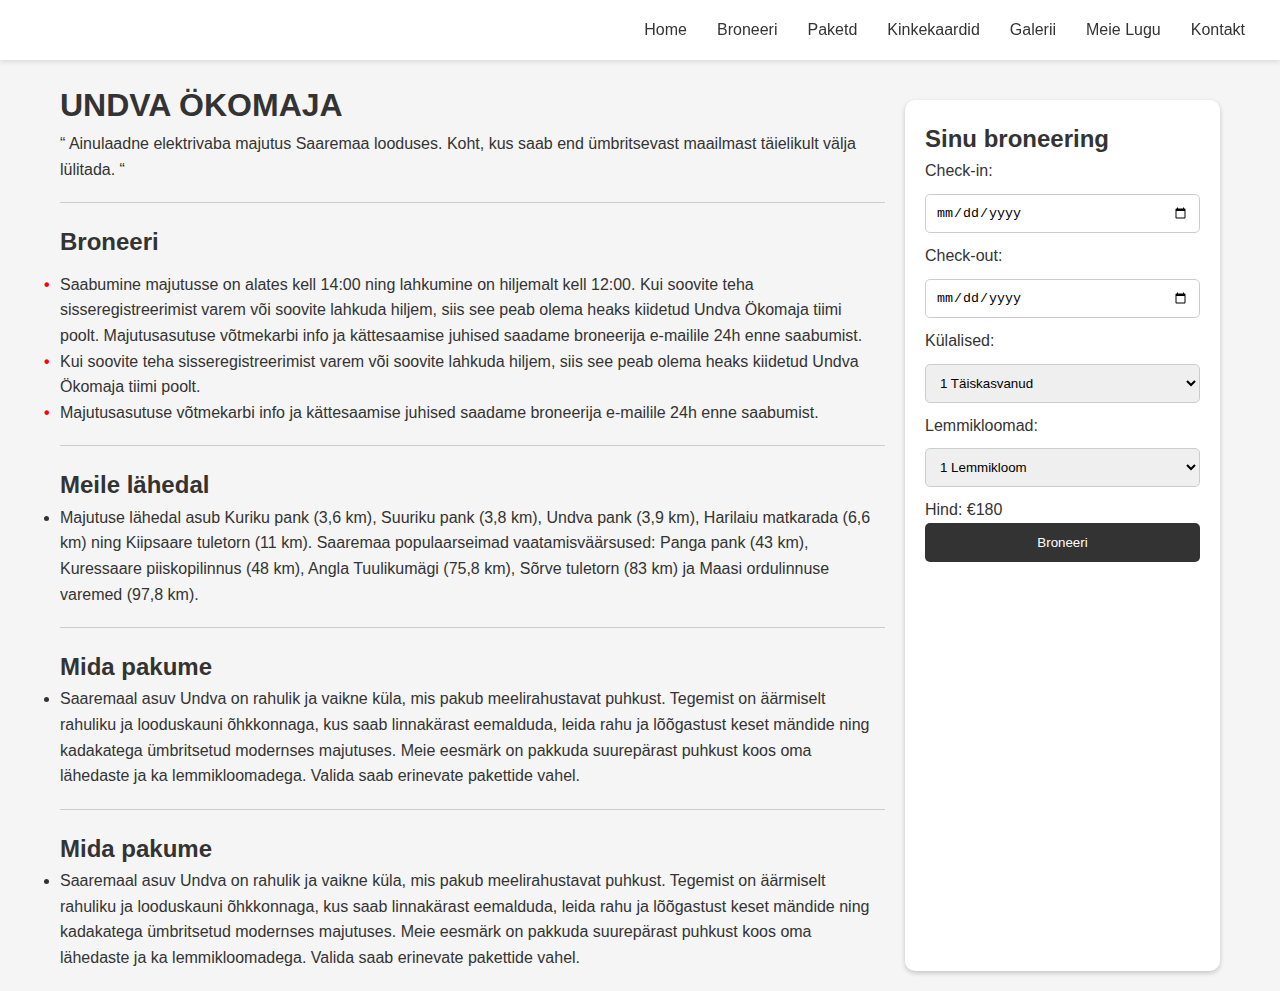
==== broneeri.html @ ec817e3c "updated all and added new sections" ====
<!DOCTYPE html>
<html lang="en">
<head>
    <meta charset="UTF-8">
    <meta name="viewport" content="width=device-width, initial-scale=1.0">
    <title>UNDVA ÖKOMAJA</title>
    <link rel="stylesheet" href="https://cdnjs.cloudflare.com/ajax/libs/font-awesome/5.15.4/css/all.min.css">
    <link rel="stylesheet" href="broneeri.css">
    <link rel="icon" type="image/x-icon" href="favicon.ico">
</head>
<body>

<nav class="navbar">
    <div class="logo"></div>
    <ul class="nav-links">
        <li><a href="index.html">Home</a></li>
        <li><a href="broneeri.html">Broneeri</a></li>
        <li><a href="paketd.html">Paketd</a></li>
        <li><a href="Kinkekaardid.html">Kinkekaardid</a></li>
        <li><a href="Gallery.html">Galerii</a></li>
        <li><a href ="MeieLugu.html">Meie Lugu</a></li>
        <li><a href="Kontak.html">Kontakt</a></li>
    </ul>
</nav>

<!-- Image Section
<div class="image-under-navbar">
    <img src="https://via.placeholder.com/1920x600" alt="Placeholder Image">
</div> -->

<div class="content-container">
    <div class="main-content">
        <!-- Content Section -->
        <h1>UNDVA ÖKOMAJA</h1>
        <p>
            “ Ainulaadne elektrivaba majutus Saaremaa looduses. 
            Koht, kus saab end ümbritsevast maailmast täielikult välja lülitada. “
            </p>

        <!-- House Rules Section -->
        <hr>
        <section id="house-rules">
            <h2>Broneeri</h2>
            <ul>
              <li>Saabumine majutusse on alates kell 14:00 ning lahkumine on hiljemalt kell 12:00.
                Kui soovite teha sisseregistreerimist varem või soovite lahkuda hiljem, siis see peab olema heaks kiidetud Undva Ökomaja tiimi poolt.
                Majutusasutuse võtmekarbi info ja kättesaamise juhised saadame broneerija e-mailile 24h enne saabumist.
                </li>
              <li>Kui soovite teha sisseregistreerimist varem või soovite lahkuda hiljem, siis see peab olema heaks kiidetud Undva Ökomaja tiimi poolt.</li>
              <li>Majutusasutuse võtmekarbi info ja kättesaamise juhised saadame broneerija e-mailile 24h enne saabumist.</li>
            </ul>
          
        </section>
        <hr>
        <h2>Meile lähedal</h2>
        <ul>
          <li>Majutuse lähedal asub Kuriku pank (3,6 km), Suuriku pank (3,8 km), Undva pank (3,9 km), Harilaiu matkarada (6,6 km) ning Kiipsaare tuletorn (11 km). 
            Saaremaa populaarseimad vaatamisväärsused: Panga pank (43 km), Kuressaare piiskopilinnus (48 km), Angla Tuulikumägi (75,8 km), Sõrve tuletorn (83 km) ja Maasi ordulinnuse varemed (97,8 km).
            </li>
          
        </ul>
      
    </section>

         <hr> 
    <h2>Mida pakume</h2>
    <ul>
      <li>Saaremaal asuv Undva on rahulik ja vaikne küla, mis pakub meelirahustavat puhkust. Tegemist on äärmiselt rahuliku ja looduskauni õhkkonnaga, kus saab linnakärast eemalduda, leida rahu ja lõõgastust keset mändide ning kadakatega ümbritsetud modernses majutuses.
        Meie eesmärk on pakkuda suurepärast puhkust koos oma lähedaste ja ka lemmikloomadega. Valida saab erinevate pakettide vahel.
        
        </li>
    </ul>
  
</section>
        <hr>

           <h2>Mida pakume</h2>
    <ul>
      <li>Saaremaal asuv Undva on rahulik ja vaikne küla, mis pakub meelirahustavat puhkust. Tegemist on äärmiselt rahuliku ja looduskauni õhkkonnaga, kus saab linnakärast eemalduda, leida rahu ja lõõgastust keset mändide ning kadakatega ümbritsetud modernses majutuses.
        Meie eesmärk on pakkuda suurepärast puhkust koos oma lähedaste ja ka lemmikloomadega. Valida saab erinevate pakettide vahel.
        
        </li>
    </ul>
  
</section>
        
        <!-- Add more content sections if needed -->
    </div>

    <!-- Booking Section -->
    <aside class="booking-section">
        <h2>Sinu broneering</h2>
        <form class="booking-form">
            <!-- Form Content -->
            <label for="check-in">Check-in:</label>
            <input type="date" id="check-in" name="check-in">
            <label for="check-out">Check-out:</label>
            <input type="date" id="check-out" name="check-out">
            <label for="guests">Külalised:</label>
            <select id="guests" name="guests">
                <option value="1">1 Täiskasvanud</option>
                <option value="2">2 Täiskasvanud</option>
                <option value="3">3 Täiskasvanud</option>
                <option value="4">4 Täiskasvanud</option>
            </select>
            
            <label for="pets">Lemmikloomad:</label>
            <select id="pets" name="pets">
                <option value="1">1 Lemmikloom</option>
                <option value="2">2 Lemmiklooma</option>
                <option value="3">3 Lemmiklooma</option>
                <option value="4">4 Lemmiklooma</option>
            </select>
                <!-- Additional options here -->
            </select>
            <!-- More form fields as needed -->
            <div class="price">
                <p>Hind: <span>€180</span></p>
            </div>
            <button type="submit">Broneeri</button>
        </form>
    </aside>
</div>

<!-- <footer class="footer">
    <div class="footer-container">
        <div class="footer-column">
            <h3>Võta meiega ühendust!</h3>
            <p><i class="fas fa-map-marker-alt"></i> Uue-Kadaka, Tünnisauna</p>
            <p><i class="fas fa-phone"></i> +372 5340 6715</p>
            <p><i class="fas fa-envelope"></i> info@stayzenhouse.com</p>
            <a href="#map" class="show-map">NÄITA KAARDIL +</a>
        </div>
        <div class="footer-column">
            <h3>Sotsiaalmeedia</h3>
            <p>Jälgi meid sotsiaalmeedias:</p>
            <a href="https://www.facebook.com" target="_blank"><i class="fab fa-facebook-f"></i></a>
            <a href="https://www.instagram.com" target="_blank"><i class="fab fa-instagram"></i></a>
        </div>
        <div class="footer-column">
            <h3>Tutvustus</h3>
            <p>Tegemist ei ole kõigest majutuspaigaga, vaid pigem ‘mini retreat-center’ kogemusega. ‘Stay’ - ole siin, kus sa oled, ära põõa olla kusagil mujal kui siin ja praegu. ‘Zen’ - ole lõõgastunud ja iseäranis rahus, murtesemata asjade üle, mida sa ei saa muuta.</p>
        </div>
    </div>
    <div class="footer-bottom">
        <p>Privaatsustingimused | Kodukord</p>
    </div>
</footer> -->


</body>
</html>
---- broneeri.css ----
/* Basic Reset */
* {
    box-sizing: border-box;
    margin: 0;
    padding: 0;
}

body {
    font-family: 'Arial', sans-serif;
    background-color: #f5f5f5;
    color: #333;
    line-height: 1.6;
}

/* Navbar Styles */
.navbar {
    width: 100%;
    background-color: #fff;
    padding: 0 20px;
    box-shadow: 0 2px 5px rgba(0, 0, 0, 0.1);
    position: fixed;
    top: 0;
    z-index: 1000;
    display: flex;
    justify-content: space-between;
    align-items: center;
    height: 60px;
}

.logo {
    font-size: 2rem;
    font-weight: bold;
}

.nav-links {
    list-style: none;
    display: flex;
    align-items: center;
    padding-left: 0;
}

.nav-links li {
    padding: 0 15px;
}

.nav-links li a {
    text-decoration: none;
    color: #333;
    display: block;
    padding: 20px 0;
}

.nav-links li a:hover {
    color: #007bff;
}

/* Content Container Styles */
.content-container {
    display: flex;
    justify-content: space-between;
    max-width: 1200px;
    margin: 80px auto 20px; /* Adjust top margin to account for fixed navbar */
    padding: 0 20px;
}

.main-content {
    flex: 3;
    margin-right: 20px;
}

/* House Rules Section Styles */
#house-rules h2,
#pricing h2 {
    margin-bottom: 10px;
}

#house-rules ul {
    list-style: none;
    padding-left: 0;
}

#house-rules ul li::before {
    content: "\2022";
    color: red;
    font-weight: bold;
    display: inline-block; 
    width: 1em;
    margin-left: -1em;
}

#house-rules .read-more {
    color: blue;
    text-decoration: none;
    font-weight: bold;
    display: inline-block;
    margin-top: 10px;
}

/* Pricing Section Styles */
#pricing {
    margin-top: 20px;
}

/* Booking Section Styles */
.booking-section {
    flex: 1;
    background-color: #fff;
    padding: 20px;
    border-radius: 10px;
    box-shadow: 0 2px 5px rgba(0, 0, 0, 0.2);
    margin-top: 20px;
}

/* Booking Form Styles */
.booking-form label,
.booking-form input[type="date"],
.booking-form select,
.booking-form button {
    display: block;
    width: 100%;
    margin-bottom: 10px;
}

.booking-form input[type="date"],
.booking-form select {
    padding: 10px;
    border: 1px solid #ccc;
    border-radius: 5px;
}

.booking-form button {
    padding: 12px 20px;
    background-color: #333;
    color: white;
    border: none;
    border-radius: 5px;
    cursor: pointer;
}

/* Footer Styles */
.footer {
    background-color: #fff;
    color: #333;
    position: fixed;
    bottom: 0;
    left: 0;
    width: 100%;
    z-index: 100;
    padding: 40px 20px;
    font-size: 0.9em;
    line-height: 1.6;
    border-top: 1px solid #ccc;
}

.footer-container {
    display: flex;
    justify-content: space-between;
    max-width: 1024px;
    margin: 0 auto;
    padding-bottom: 20px;
}

.footer-column {
    flex: 1;
    padding: 0 15px;
}

.footer-column h3 {
    margin-bottom: 20px;
}

.footer-column p,
.footer-column a {
    color: #333;
    margin-bottom: 10px;
    text-decoration: none;
}

.footer-column a:hover {
    text-decoration: underline;
}

.footer-bottom {
    background-color: #333;
    color: #fff;
    text-align: center;
    padding-top: 20px;
    padding-bottom: 20px;
    font-size: 0.8em;
}

/* Social Media Icons */
.footer .social-media a {
    display: inline-block;
    margin-right: 10px;
}

.footer .social-media a:last-child {
    margin-right: 0;
}

/* Divider Style */
hr {
    border: 0;
    height: 1px;
    background-color: #ccc;
    margin-top: 20px;
    margin-bottom: 20px;
}

/* Responsive Adjustments */
@media (max-width: 768px) {
    .navbar {
        flex-direction: column;
    }

    .nav-links {
        margin-top: 20px;
    }

    .content-container {
        flex-direction: column;
    }

    .main-content,
    .booking-section {
        width: 100%;
        margin-right: 0;
    }

    .nav-links li {
        padding: 10px 0;
    }

    #house-rules ul li::before {
        margin-left: 0;
    }

    .footer {
        position: relative;
        margin-top: 20px;
    }

    .footer-container {
        flex-direction: column;
        text-align: center;
    }

    .footer-column {
        width: 100%;
        margin-bottom: 20px;
    }

    .footer-bottom {
        text-align: center;
    }
}

.gallery-item {
    position: relative;
    overflow: hidden;
    /* Set other styles like width, height, etc., as needed */
}

.gallery-item img {
    width: 100%;
    height: auto;
    display: block;
    transition: transform 0.3s ease;
}

.gallery-item .overlay {
    position: absolute;
    bottom: 0;
    left: 0;
    right: 0;
    background: rgba(0, 0, 0, 0.5); /* Semi-transparent overlay */
    transition: 0.5s ease;
    opacity: 0;
    color: white;
    justify-content: center;
    align-items: center;
    display: flex; /* Center the button horizontally */
    height: 40px; /* Set the height of the overlay */
}

.gallery-item:hover .overlay {
    opacity: 1;
}

.broneeri-btn {
    padding: 10px 20px;
    border: none;
    background-color: #007bff; /* Button background color */
    color: white; /* Button text color */
    text-transform: uppercase; /* Uppercase text */
    letter-spacing: 1px; /* Spacing between letters */
    transition: background-color 0.3s ease;
    border-radius: 2px; /* Slight rounding on button corners */
    cursor: pointer;
}

.broneeri-btn:hover {
    background-color: #0056b3; /* Darken button on hover */
}

/* Ensure the gallery grid is as desired */
.gallery {
    display: grid;
    grid-template-columns: repeat(4, 1fr); /* 4 columns as an example */
    gap: 15px;
    /* Other styling as needed */
}
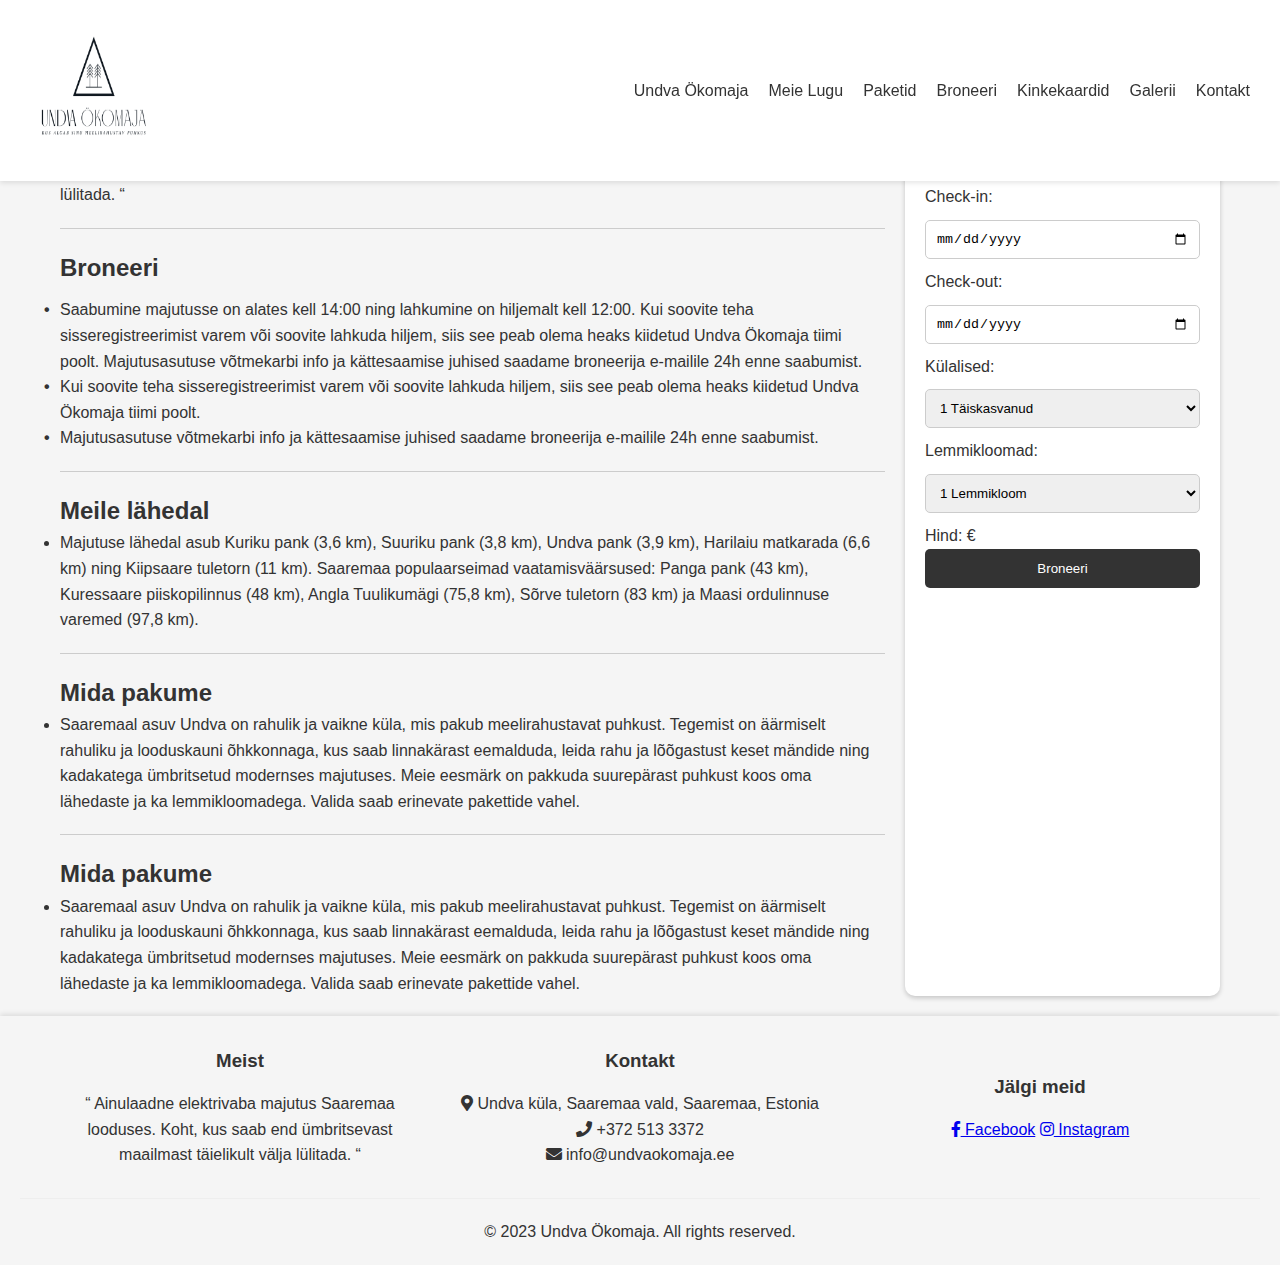
==== commit c9a6f4b0: "finlaizing details and updates to site based on client notes" ====
--- a/broneeri.html
+++ b/broneeri.html
@@ -3,149 +3,144 @@
 <head>
     <meta charset="UTF-8">
     <meta name="viewport" content="width=device-width, initial-scale=1.0">
-    <title>UNDVA ÖKOMAJA</title>
+    <title> Broneeri Undva Ökomaja</title>
     <link rel="stylesheet" href="https://cdnjs.cloudflare.com/ajax/libs/font-awesome/5.15.4/css/all.min.css">
     <link rel="stylesheet" href="broneeri.css">
     <link rel="icon" type="image/x-icon" href="favicon.ico">
 </head>
 <body>
 
-<nav class="navbar">
-    <div class="logo"></div>
-    <ul class="nav-links">
-        <li><a href="index.html">Home</a></li>
-        <li><a href="broneeri.html">Broneeri</a></li>
-        <li><a href="paketd.html">Paketd</a></li>
-        <li><a href="Kinkekaardid.html">Kinkekaardid</a></li>
-        <li><a href="Gallery.html">Galerii</a></li>
-        <li><a href ="MeieLugu.html">Meie Lugu</a></li>
-        <li><a href="Kontak.html">Kontakt</a></li>
-    </ul>
-</nav>
+    <nav class="navbar">
+        <!-- Insert your logo and navigation bar items -->
+        <div class="logo">
+            <img src="assets/Logo (1).png" alt="Logo" style="width: 150px; height: 150px;">
+        </div>
+        <ul class="nav-links">
+            <li><a href="index.html">Undva Ökomaja</a></li>
+            <li><a href="MeieLugu.html">Meie Lugu</a></li>
+            <li><a href="paketid.html">Paketid</a></li>
+            <li><a href="broneeri.html">Broneeri</a></li>
+            <li><a href="kinkekaardid.html">Kinkekaardid</a></li>
+            <li><a href="Gallery.html">Galerii</a></li>
+            <li><a href="Kontak.html">Kontakt</a></li>
+        </ul>
+    </nav>
+    
 
-<!-- Image Section
-<div class="image-under-navbar">
-    <img src="https://via.placeholder.com/1920x600" alt="Placeholder Image">
-</div> -->
+    <!-- Image Section -->
+    <header class="hero-section">
+        <img src="assets/IMG_1400.jpg" alt="Hero Image" class="hero-image">
+        <div class="hero-text">
+            <h1>Täiuslik puhkus Eestis</h1>
+            
+        </div>
+    </header>
 
-<div class="content-container">
-    <div class="main-content">
-        <!-- Content Section -->
-        <h1>UNDVA ÖKOMAJA</h1>
-        <p>
-            “ Ainulaadne elektrivaba majutus Saaremaa looduses. 
-            Koht, kus saab end ümbritsevast maailmast täielikult välja lülitada. “
+    <div class="content-container">
+        <div class="main-content">
+            <!-- Content Section -->
+            <h1>UNDVA ÖKOMAJA</h1>
+            <p>
+                “ Ainulaadne elektrivaba majutus Saaremaa looduses. 
+                Koht, kus saab end ümbritsevast maailmast täielikult välja lülitada. “
             </p>
 
-        <!-- House Rules Section -->
-        <hr>
-        <section id="house-rules">
-            <h2>Broneeri</h2>
+            <!-- House Rules Section -->
+            <hr>
+            <section id="house-rules">
+                <h2>Broneeri</h2>
+                <ul>
+                    <li>Saabumine majutusse on alates kell 14:00 ning lahkumine on hiljemalt kell 12:00. Kui soovite teha sisseregistreerimist varem või soovite lahkuda hiljem, siis see peab olema heaks kiidetud Undva Ökomaja tiimi poolt. Majutusasutuse võtmekarbi info ja kättesaamise juhised saadame broneerija e-mailile 24h enne saabumist.</li>
+                    <li>Kui soovite teha sisseregistreerimist varem või soovite lahkuda hiljem, siis see peab olema heaks kiidetud Undva Ökomaja tiimi poolt.</li>
+                    <li>Majutusasutuse võtmekarbi info ja kättesaamise juhised saadame broneerija e-mailile 24h enne saabumist.</li>
+                </ul>
+            </section>
+            <hr>
+            <h2>Meile lähedal</h2>
             <ul>
-              <li>Saabumine majutusse on alates kell 14:00 ning lahkumine on hiljemalt kell 12:00.
-                Kui soovite teha sisseregistreerimist varem või soovite lahkuda hiljem, siis see peab olema heaks kiidetud Undva Ökomaja tiimi poolt.
-                Majutusasutuse võtmekarbi info ja kättesaamise juhised saadame broneerija e-mailile 24h enne saabumist.
+                <li>Majutuse lähedal asub Kuriku pank (3,6 km), Suuriku pank (3,8 km), Undva pank (3,9 km), Harilaiu matkarada (6,6 km) ning Kiipsaare tuletorn (11 km). 
+                    Saaremaa populaarseimad vaatamisväärsused: Panga pank (43 km), Kuressaare piiskopilinnus (48 km), Angla Tuulikumägi (75,8 km), Sõrve tuletorn (83 km) ja Maasi ordulinnuse varemed (97,8 km).
                 </li>
-              <li>Kui soovite teha sisseregistreerimist varem või soovite lahkuda hiljem, siis see peab olema heaks kiidetud Undva Ökomaja tiimi poolt.</li>
-              <li>Majutusasutuse võtmekarbi info ja kättesaamise juhised saadame broneerija e-mailile 24h enne saabumist.</li>
             </ul>
-          
-        </section>
-        <hr>
-        <h2>Meile lähedal</h2>
-        <ul>
-          <li>Majutuse lähedal asub Kuriku pank (3,6 km), Suuriku pank (3,8 km), Undva pank (3,9 km), Harilaiu matkarada (6,6 km) ning Kiipsaare tuletorn (11 km). 
-            Saaremaa populaarseimad vaatamisväärsused: Panga pank (43 km), Kuressaare piiskopilinnus (48 km), Angla Tuulikumägi (75,8 km), Sõrve tuletorn (83 km) ja Maasi ordulinnuse varemed (97,8 km).
-            </li>
-          
-        </ul>
-      
-    </section>
+            </section>
+            <hr> 
+            <h2>Mida pakume</h2>
+            <ul>
+                <li>Saaremaal asuv Undva on rahulik ja vaikne küla, mis pakub meelirahustavat puhkust. Tegemist on äärmiselt rahuliku ja looduskauni õhkkonnaga, kus saab linnakärast eemalduda, leida rahu ja lõõgastust keset mändide ning kadakatega ümbritsetud modernses majutuses.
+                    Meie eesmärk on pakkuda suurepärast puhkust koos oma lähedaste ja ka lemmikloomadega. Valida saab erinevate pakettide vahel.
+                </li>
+            </ul>
+            </section>
+            <hr>
+            <h2>Mida pakume</h2>
+            <ul>
+                <li>Saaremaal asuv Undva on rahulik ja vaikne küla, mis pakub meelirahustavat puhkust. Tegemist on äärmiselt rahuliku ja looduskauni õhkkonnaga, kus saab linnakärast eemalduda, leida rahu ja lõõgastust keset mändide ning kadakatega ümbritsetud modernses majutuses.
+                    Meie eesmärk on pakkuda suurepärast puhkust koos oma lähedaste ja ka lemmikloomadega. Valida saab erinevate pakettide vahel.
+                </li>
+            </ul>
+            </section>
+            <!-- Add more content sections if needed -->
+        </div>
 
-         <hr> 
-    <h2>Mida pakume</h2>
-    <ul>
-      <li>Saaremaal asuv Undva on rahulik ja vaikne küla, mis pakub meelirahustavat puhkust. Tegemist on äärmiselt rahuliku ja looduskauni õhkkonnaga, kus saab linnakärast eemalduda, leida rahu ja lõõgastust keset mändide ning kadakatega ümbritsetud modernses majutuses.
-        Meie eesmärk on pakkuda suurepärast puhkust koos oma lähedaste ja ka lemmikloomadega. Valida saab erinevate pakettide vahel.
-        
-        </li>
-    </ul>
-  
-</section>
-        <hr>
-
-           <h2>Mida pakume</h2>
-    <ul>
-      <li>Saaremaal asuv Undva on rahulik ja vaikne küla, mis pakub meelirahustavat puhkust. Tegemist on äärmiselt rahuliku ja looduskauni õhkkonnaga, kus saab linnakärast eemalduda, leida rahu ja lõõgastust keset mändide ning kadakatega ümbritsetud modernses majutuses.
-        Meie eesmärk on pakkuda suurepärast puhkust koos oma lähedaste ja ka lemmikloomadega. Valida saab erinevate pakettide vahel.
-        
-        </li>
-    </ul>
-  
-</section>
-        
-        <!-- Add more content sections if needed -->
+        <!-- Booking Section -->
+        <aside class="booking-section">
+            <h2>Sinu broneering</h2>
+            <form class="booking-form">
+                <!-- Form Content -->
+                <label for="check-in">Check-in:</label>
+                <input type="date" id="check-in" name="check-in">
+                <label for="check-out">Check-out:</label>
+                <input type="date" id="check-out" name="check-out">
+                <label for="guests">Külalised:</label>
+                <select id="guests" name="guests">
+                    <option value="1">1 Täiskasvanud</option>
+                    <option value="2">2 Täiskasvanud</option>
+                    <option value="3">3 Täiskasvanud</option>
+                    <option value="4">4 Täiskasvanud</option>
+                </select>
+                <label for="pets">Lemmikloomad:</label>
+                <select id="pets" name="pets">
+                    <option value="1">1 Lemmikloom</option>
+                    <option value="2">2 Lemmiklooma</option>
+                    <option value="3">3 Lemmiklooma</option>
+                    <option value="4">4 Lemmiklooma</option>
+                </select>
+                <!-- Additional options here -->
+                </select>
+                <!-- More form fields as needed -->
+                <div class="price">
+                    <p>Hind: <span>€ </span></p>
+                </div>
+                <button type="submit">Broneeri</button>
+            </form>
+        </aside>
     </div>
 
-    <!-- Booking Section -->
-    <aside class="booking-section">
-        <h2>Sinu broneering</h2>
-        <form class="booking-form">
-            <!-- Form Content -->
-            <label for="check-in">Check-in:</label>
-            <input type="date" id="check-in" name="check-in">
-            <label for="check-out">Check-out:</label>
-            <input type="date" id="check-out" name="check-out">
-            <label for="guests">Külalised:</label>
-            <select id="guests" name="guests">
-                <option value="1">1 Täiskasvanud</option>
-                <option value="2">2 Täiskasvanud</option>
-                <option value="3">3 Täiskasvanud</option>
-                <option value="4">4 Täiskasvanud</option>
-            </select>
-            
-            <label for="pets">Lemmikloomad:</label>
-            <select id="pets" name="pets">
-                <option value="1">1 Lemmikloom</option>
-                <option value="2">2 Lemmiklooma</option>
-                <option value="3">3 Lemmiklooma</option>
-                <option value="4">4 Lemmiklooma</option>
-            </select>
-                <!-- Additional options here -->
-            </select>
-            <!-- More form fields as needed -->
-            <div class="price">
-                <p>Hind: <span>€180</span></p>
-            </div>
-            <button type="submit">Broneeri</button>
-        </form>
-    </aside>
-</div>
-
-<!-- <footer class="footer">
-    <div class="footer-container">
-        <div class="footer-column">
-            <h3>Võta meiega ühendust!</h3>
-            <p><i class="fas fa-map-marker-alt"></i> Uue-Kadaka, Tünnisauna</p>
-            <p><i class="fas fa-phone"></i> +372 5340 6715</p>
-            <p><i class="fas fa-envelope"></i> info@stayzenhouse.com</p>
-            <a href="#map" class="show-map">NÄITA KAARDIL +</a>
+<!-- Footer -->
+<footer class="footer">
+    <div class="footer-content">
+        <div class="footer-section">
+            <h3>Meist</h3>
+            <p>“ Ainulaadne elektrivaba majutus Saaremaa looduses. 
+                Koht, kus saab end ümbritsevast maailmast täielikult välja lülitada. “</p>
         </div>
-        <div class="footer-column">
-            <h3>Sotsiaalmeedia</h3>
-            <p>Jälgi meid sotsiaalmeedias:</p>
-            <a href="https://www.facebook.com" target="_blank"><i class="fab fa-facebook-f"></i></a>
-            <a href="https://www.instagram.com" target="_blank"><i class="fab fa-instagram"></i></a>
+        <div class="footer-section">
+            <h3>Kontakt </h3>
+            <p><i class="fas fa-map-marker-alt"></i>  Undva küla, Saaremaa vald, Saaremaa, Estonia</p>
+            <p><i class="fas fa-phone"></i> +372  513 3372</p>
+            <p><i class="fas fa-envelope"></i> info@undvaokomaja.ee</p>
         </div>
-        <div class="footer-column">
-            <h3>Tutvustus</h3>
-            <p>Tegemist ei ole kõigest majutuspaigaga, vaid pigem ‘mini retreat-center’ kogemusega. ‘Stay’ - ole siin, kus sa oled, ära põõa olla kusagil mujal kui siin ja praegu. ‘Zen’ - ole lõõgastunud ja iseäranis rahus, murtesemata asjade üle, mida sa ei saa muuta.</p>
+        <div class="footer-section">
+            <h3>Jälgi meid</h3>
+            <a href="https://www.facebook.com/profile.php/?id=61554465003590&name=xhp_nt__fb__action__open_user" target="_blank"><i class="fab fa-facebook-f"></i> Facebook</a>
+            <a href="https://www.instagram.com/undvaokomaja/?hl=en" target="_blank"><i class="fab fa-instagram"></i> Instagram</a>
         </div>
     </div>
     <div class="footer-bottom">
-        <p>Privaatsustingimused | Kodukord</p>
+        <p>&copy; 2023 Undva Ökomaja. All rights reserved.</p>
     </div>
-</footer> -->
+</footer>
+</footer>
 
 
 </body>
--- a/broneeri.css
+++ b/broneeri.css
@@ -14,45 +14,38 @@
 
 /* Navbar Styles */
 .navbar {
-    width: 100%;
-    background-color: #fff;
-    padding: 0 20px;
-    box-shadow: 0 2px 5px rgba(0, 0, 0, 0.1);
-    position: fixed;
-    top: 0;
-    z-index: 1000;
     display: flex;
     justify-content: space-between;
     align-items: center;
-    height: 60px;
+    background-color: #fff;
+    padding: 10px 20px;
+    box-shadow: 0 2px 5px rgba(0, 0, 0, 0.1);
+    position: fixed;
+    width: 100%;
+    top: 0;
+    z-index: 1000;
 }
 
 .logo {
-    font-size: 2rem;
+    font-size: 24px;
     font-weight: bold;
 }
 
 .nav-links {
     list-style: none;
     display: flex;
-    align-items: center;
-    padding-left: 0;
-}
-
-.nav-links li {
-    padding: 0 15px;
 }
 
 .nav-links li a {
     text-decoration: none;
     color: #333;
-    display: block;
-    padding: 20px 0;
+    padding: 0 10px;
 }
 
 .nav-links li a:hover {
     color: #007bff;
 }
+
 
 /* Content Container Styles */
 .content-container {
@@ -80,13 +73,14 @@
 }
 
 #house-rules ul li::before {
-    content: "\2022";
-    color: red;
+    content: "\2022"; /* Add a bullet character (•) */
     font-weight: bold;
     display: inline-block; 
     width: 1em;
     margin-left: -1em;
-}
+    
+}
+
 
 #house-rules .read-more {
     color: blue;
@@ -135,58 +129,6 @@
     border: none;
     border-radius: 5px;
     cursor: pointer;
-}
-
-/* Footer Styles */
-.footer {
-    background-color: #fff;
-    color: #333;
-    position: fixed;
-    bottom: 0;
-    left: 0;
-    width: 100%;
-    z-index: 100;
-    padding: 40px 20px;
-    font-size: 0.9em;
-    line-height: 1.6;
-    border-top: 1px solid #ccc;
-}
-
-.footer-container {
-    display: flex;
-    justify-content: space-between;
-    max-width: 1024px;
-    margin: 0 auto;
-    padding-bottom: 20px;
-}
-
-.footer-column {
-    flex: 1;
-    padding: 0 15px;
-}
-
-.footer-column h3 {
-    margin-bottom: 20px;
-}
-
-.footer-column p,
-.footer-column a {
-    color: #333;
-    margin-bottom: 10px;
-    text-decoration: none;
-}
-
-.footer-column a:hover {
-    text-decoration: underline;
-}
-
-.footer-bottom {
-    background-color: #333;
-    color: #fff;
-    text-align: center;
-    padding-top: 20px;
-    padding-bottom: 20px;
-    font-size: 0.8em;
 }
 
 /* Social Media Icons */
@@ -310,4 +252,107 @@
     grid-template-columns: repeat(4, 1fr); /* 4 columns as an example */
     gap: 15px;
     /* Other styling as needed */
-}+}
+
+/* Footer Styles */
+.footer {
+  background-color: #f5f5f5;
+  padding: 20px;
+  box-shadow: 0 -2px 5px rgba(0,0,0,0.1);
+  position: relative;
+  bottom: 0;
+  width: 100%;
+  text-align: center; /* Center text for all content */
+}
+
+.footer .footer-content {
+  display: flex;
+  flex-direction: row; /* Align items in a row */
+  justify-content: center; /* Center content horizontally */
+  align-items: center; /* Center content vertically */
+  flex-wrap: wrap; /* Wrap items on smaller screens */
+  max-width: 1200px; /* Adjust as necessary */
+  margin: 0 auto; /* Center the flex container */
+}
+
+.footer .footer-section {
+  flex: 1; /* Allow each section to take equal width */
+  padding: 10px;
+  box-sizing: border-box; /* Include padding in width calculation */
+}
+
+.footer .footer-section h3 {
+  margin-bottom: 15px;
+}
+
+.footer .footer-bottom {
+  padding-top: 20px;
+  border-top: 1px solid #eee;
+  margin-top: 20px;
+}
+
+/* Responsive Styles */
+@media (max-width: 768px) {
+  .contact-section {
+      flex-direction: column;
+  }
+
+  .contact-info, .contact-form {
+      width: 100%;
+      margin-bottom: 20px;
+  }
+
+  .navbar .nav-links {
+      flex-direction: column;
+      margin-top: 20px;
+  }
+
+  .navbar .nav-links li {
+      margin-bottom: 10px;
+  }
+
+  .footer .footer-content {
+      flex-direction: column; /* Stack footer sections vertically on smaller screens */
+      align-items: center;
+  }
+
+  .footer .footer-section {
+      margin-bottom: 20px; /* Add space between stacked sections */
+  }
+
+  .footer .footer-bottom {
+      margin-top: 20px;
+  }
+}
+  
+/* CSS for the Hero Section */
+.hero-section {
+    position: relative;
+    text-align: center;
+}
+
+.hero-image {
+    width: 100%; /* the image will take up the full width of its container */
+    max-height: 500px; /* sets a maximum height */
+    height: auto; /* maintains the aspect ratio */
+    object-fit: cover; /* covers the area, may crop some parts of the image */
+    display: block; /* removes extra space below the image */
+    margin: 0 auto; /* centers the image horizontally */
+}
+
+.hero-text {
+    position: absolute;
+    top: 50%;
+    left: 50%;
+    transform: translate(-50%, -50%);
+    /* background-color: rgba(0, 0, 0, 0.5); Add a semi-transparent background */
+    padding: 20px;
+    color: #fff; /* Text color */
+    border-radius: 5px; /* Rounded corners for the text box */
+}
+
+.hero-text h1 {
+    font-size: 36px;
+    margin: 0;
+    padding: 10px;
+}
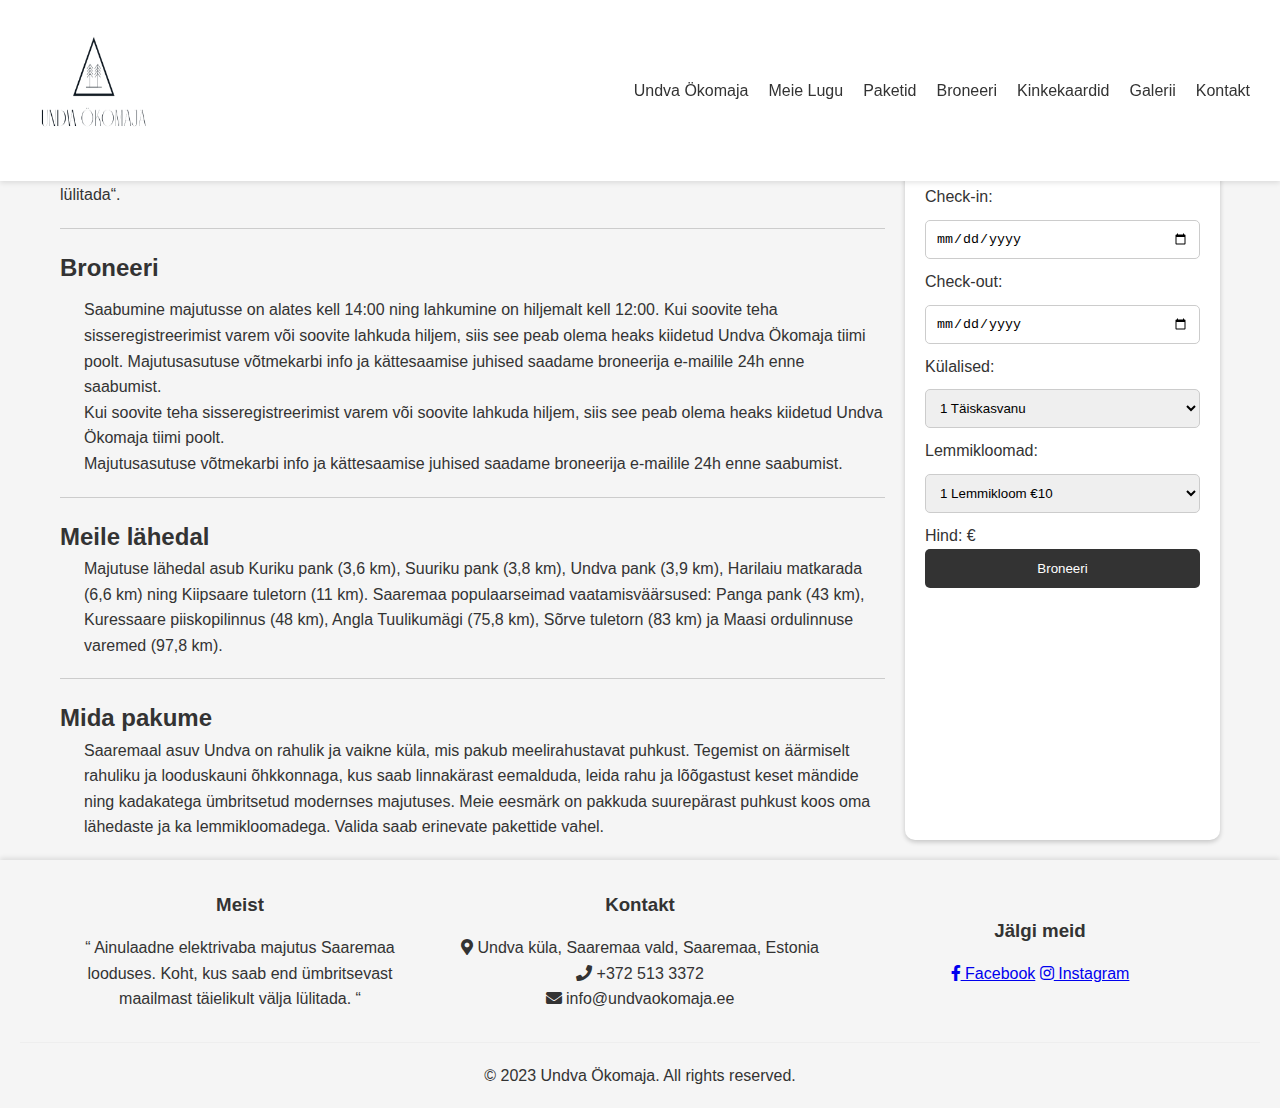
==== commit 979e1830: "updates to content and other elements in the site" ====
--- a/broneeri.html
+++ b/broneeri.html
@@ -41,8 +41,8 @@
             <!-- Content Section -->
             <h1>UNDVA ÖKOMAJA</h1>
             <p>
-                “ Ainulaadne elektrivaba majutus Saaremaa looduses. 
-                Koht, kus saab end ümbritsevast maailmast täielikult välja lülitada. “
+                “Ainulaadne elektrivaba majutus Saaremaa looduses. 
+                Koht, kus saab end ümbritsevast maailmast täielikult välja lülitada“.
             </p>
 
             <!-- House Rules Section -->
@@ -71,14 +71,6 @@
                 </li>
             </ul>
             </section>
-            <hr>
-            <h2>Mida pakume</h2>
-            <ul>
-                <li>Saaremaal asuv Undva on rahulik ja vaikne küla, mis pakub meelirahustavat puhkust. Tegemist on äärmiselt rahuliku ja looduskauni õhkkonnaga, kus saab linnakärast eemalduda, leida rahu ja lõõgastust keset mändide ning kadakatega ümbritsetud modernses majutuses.
-                    Meie eesmärk on pakkuda suurepärast puhkust koos oma lähedaste ja ka lemmikloomadega. Valida saab erinevate pakettide vahel.
-                </li>
-            </ul>
-            </section>
             <!-- Add more content sections if needed -->
         </div>
 
@@ -93,17 +85,17 @@
                 <input type="date" id="check-out" name="check-out">
                 <label for="guests">Külalised:</label>
                 <select id="guests" name="guests">
-                    <option value="1">1 Täiskasvanud</option>
-                    <option value="2">2 Täiskasvanud</option>
-                    <option value="3">3 Täiskasvanud</option>
-                    <option value="4">4 Täiskasvanud</option>
+                    <option value="1">1 Täiskasvanu</option>
+                    <option value="2">2 Täiskasvanut</option>
+                    <option value="3">3 Täiskasvanut</option>
+                    <option value="4">4 Täiskasvanut</option>
                 </select>
                 <label for="pets">Lemmikloomad:</label>
                 <select id="pets" name="pets">
-                    <option value="1">1 Lemmikloom</option>
-                    <option value="2">2 Lemmiklooma</option>
-                    <option value="3">3 Lemmiklooma</option>
-                    <option value="4">4 Lemmiklooma</option>
+                    <option value="1">1 Lemmikloom €10</option>
+                    <option value="2">2 Lemmiklooma €20</option>
+                    <option value="3">3 Lemmiklooma €30</option>
+                    <option value="4">4 Lemmiklooma €40</option>
                 </select>
                 <!-- Additional options here -->
                 </select>
--- a/broneeri.css
+++ b/broneeri.css
@@ -46,13 +46,12 @@
     color: #007bff;
 }
 
-
 /* Content Container Styles */
 .content-container {
     display: flex;
     justify-content: space-between;
     max-width: 1200px;
-    margin: 80px auto 20px; /* Adjust top margin to account for fixed navbar */
+    margin: 80px auto 20px;
     padding: 0 20px;
 }
 
@@ -67,32 +66,25 @@
     margin-bottom: 10px;
 }
 
-#house-rules ul {
-    list-style: none;
+#house-rules ul,
+#pricing ul {
+    list-style-type: none;
+    padding-left: 20px;
+}
+
+#house-rules ul li,
+#pricing ul li {
+    margin-left: -20px;
+}
+
+/* Remove bullet points for specific sections 'Meile lähedal' and 'Mida pakume' */
+.main-content h2 + ul {
+    list-style-type: none;
     padding-left: 0;
 }
 
-#house-rules ul li::before {
-    content: "\2022"; /* Add a bullet character (•) */
-    font-weight: bold;
-    display: inline-block; 
-    width: 1em;
-    margin-left: -1em;
-    
-}
-
-
-#house-rules .read-more {
-    color: blue;
-    text-decoration: none;
-    font-weight: bold;
-    display: inline-block;
-    margin-top: 10px;
-}
-
-/* Pricing Section Styles */
-#pricing {
-    margin-top: 20px;
+.main-content h2 + ul li {
+    padding-left: 1.5em;
 }
 
 /* Booking Section Styles */
@@ -131,16 +123,6 @@
     cursor: pointer;
 }
 
-/* Social Media Icons */
-.footer .social-media a {
-    display: inline-block;
-    margin-right: 10px;
-}
-
-.footer .social-media a:last-child {
-    margin-right: 0;
-}
-
 /* Divider Style */
 hr {
     border: 0;
@@ -158,6 +140,11 @@
 
     .nav-links {
         margin-top: 20px;
+        flex-direction: column;
+    }
+
+    .nav-links li {
+        padding: 10px 0;
     }
 
     .content-container {
@@ -170,88 +157,23 @@
         margin-right: 0;
     }
 
-    .nav-links li {
-        padding: 10px 0;
-    }
-
-    #house-rules ul li::before {
-        margin-left: 0;
-    }
-
     .footer {
         position: relative;
         margin-top: 20px;
     }
 
-    .footer-container {
-        flex-direction: column;
+    .footer .footer-content {
+        flex-direction: column;
+        align-items: center;
+    }
+
+    .footer .footer-section {
+        margin-bottom: 20px;
+    }
+
+    .footer .footer-bottom {
         text-align: center;
     }
-
-    .footer-column {
-        width: 100%;
-        margin-bottom: 20px;
-    }
-
-    .footer-bottom {
-        text-align: center;
-    }
-}
-
-.gallery-item {
-    position: relative;
-    overflow: hidden;
-    /* Set other styles like width, height, etc., as needed */
-}
-
-.gallery-item img {
-    width: 100%;
-    height: auto;
-    display: block;
-    transition: transform 0.3s ease;
-}
-
-.gallery-item .overlay {
-    position: absolute;
-    bottom: 0;
-    left: 0;
-    right: 0;
-    background: rgba(0, 0, 0, 0.5); /* Semi-transparent overlay */
-    transition: 0.5s ease;
-    opacity: 0;
-    color: white;
-    justify-content: center;
-    align-items: center;
-    display: flex; /* Center the button horizontally */
-    height: 40px; /* Set the height of the overlay */
-}
-
-.gallery-item:hover .overlay {
-    opacity: 1;
-}
-
-.broneeri-btn {
-    padding: 10px 20px;
-    border: none;
-    background-color: #007bff; /* Button background color */
-    color: white; /* Button text color */
-    text-transform: uppercase; /* Uppercase text */
-    letter-spacing: 1px; /* Spacing between letters */
-    transition: background-color 0.3s ease;
-    border-radius: 2px; /* Slight rounding on button corners */
-    cursor: pointer;
-}
-
-.broneeri-btn:hover {
-    background-color: #0056b3; /* Darken button on hover */
-}
-
-/* Ensure the gallery grid is as desired */
-.gallery {
-    display: grid;
-    grid-template-columns: repeat(4, 1fr); /* 4 columns as an example */
-    gap: 15px;
-    /* Other styling as needed */
 }
 
 /* Footer Styles */
@@ -262,23 +184,23 @@
   position: relative;
   bottom: 0;
   width: 100%;
-  text-align: center; /* Center text for all content */
+  text-align: center;
 }
 
 .footer .footer-content {
   display: flex;
-  flex-direction: row; /* Align items in a row */
-  justify-content: center; /* Center content horizontally */
-  align-items: center; /* Center content vertically */
-  flex-wrap: wrap; /* Wrap items on smaller screens */
-  max-width: 1200px; /* Adjust as necessary */
-  margin: 0 auto; /* Center the flex container */
+  flex-direction: row;
+  justify-content: center;
+  align-items: center;
+  flex-wrap: wrap;
+  max-width: 1200px;
+  margin: 0 auto;
 }
 
 .footer .footer-section {
-  flex: 1; /* Allow each section to take equal width */
+  flex: 1;
   padding: 10px;
-  box-sizing: border-box; /* Include padding in width calculation */
+  box-sizing: border-box;
 }
 
 .footer .footer-section h3 {
@@ -291,40 +213,6 @@
   margin-top: 20px;
 }
 
-/* Responsive Styles */
-@media (max-width: 768px) {
-  .contact-section {
-      flex-direction: column;
-  }
-
-  .contact-info, .contact-form {
-      width: 100%;
-      margin-bottom: 20px;
-  }
-
-  .navbar .nav-links {
-      flex-direction: column;
-      margin-top: 20px;
-  }
-
-  .navbar .nav-links li {
-      margin-bottom: 10px;
-  }
-
-  .footer .footer-content {
-      flex-direction: column; /* Stack footer sections vertically on smaller screens */
-      align-items: center;
-  }
-
-  .footer .footer-section {
-      margin-bottom: 20px; /* Add space between stacked sections */
-  }
-
-  .footer .footer-bottom {
-      margin-top: 20px;
-  }
-}
-  
 /* CSS for the Hero Section */
 .hero-section {
     position: relative;
@@ -332,12 +220,12 @@
 }
 
 .hero-image {
-    width: 100%; /* the image will take up the full width of its container */
-    max-height: 500px; /* sets a maximum height */
-    height: auto; /* maintains the aspect ratio */
-    object-fit: cover; /* covers the area, may crop some parts of the image */
-    display: block; /* removes extra space below the image */
-    margin: 0 auto; /* centers the image horizontally */
+    width: 100%;
+    max-height: 500px;
+    height: auto;
+    object-fit: cover;
+    display: block;
+    margin: 0 auto;
 }
 
 .hero-text {
@@ -345,14 +233,7 @@
     top: 50%;
     left: 50%;
     transform: translate(-50%, -50%);
-    /* background-color: rgba(0, 0, 0, 0.5); Add a semi-transparent background */
     padding: 20px;
-    color: #fff; /* Text color */
-    border-radius: 5px; /* Rounded corners for the text box */
-}
-
-.hero-text h1 {
-    font-size: 36px;
-    margin: 0;
-    padding: 10px;
-}
+    color: #fff;
+    border-radius: 5px;
+}
